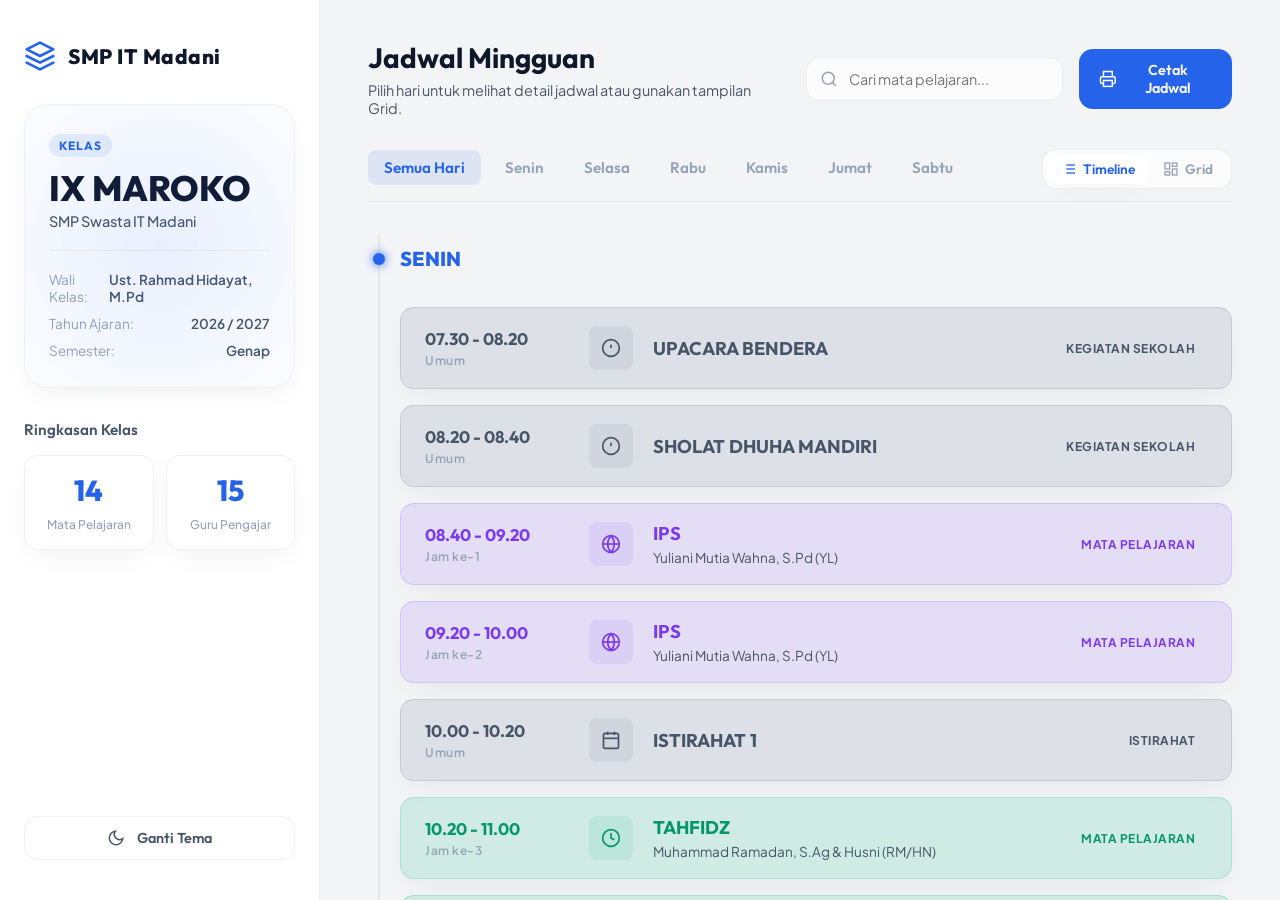
==== full/IX_MAROKO/index.html @ 459fa44a "Add files via upload" ====
<!DOCTYPE html>
<html lang="id">
<head>
    <meta charset="UTF-8">
    <meta name="viewport" content="width=device-width, initial-scale=1.0">
    <title>Jadwal Pelajaran IX MAROKO - SMP Swasta IT Madani</title>
    <meta name="theme-color" content="#0a0c10">
    <link rel="manifest" href="../manifest.json">
    <link rel="icon" href="../icon.svg" type="image/svg+xml">
    <link rel="preconnect" href="https://fonts.googleapis.com">
    <link rel="preconnect" href="https://fonts.gstatic.com" crossorigin>
    <link href="https://fonts.googleapis.com/css2?family=Outfit:wght@300;400;500;600;700;800&family=Plus+Jakarta+Sans:wght@300;400;500;600;700&display=swap" rel="stylesheet">
    <link rel="stylesheet" href="style.css">
</head>
<body class="light-theme">
    <div class="app-container">
        <aside class="sidebar">
            <div class="sidebar-header">
                <div class="logo-container">
                    <svg class="logo-icon" viewBox="0 0 24 24" fill="none" xmlns="http://www.w3.org/2000/svg">
                        <path d="M12 2L2 7L12 12L22 7L12 2Z" stroke="currentColor" stroke-width="2" stroke-linecap="round" stroke-linejoin="round"/>
                        <path d="M2 17L12 22L22 17" stroke="currentColor" stroke-width="2" stroke-linecap="round" stroke-linejoin="round"/>
                        <path d="M2 12L12 17L22 12" stroke="currentColor" stroke-width="2" stroke-linecap="round" stroke-linejoin="round"/>
                    </svg>
                    <span class="logo-text">SMP IT Madani</span>
                </div>
            </div>
            
            <div class="class-card">
                <div class="class-badge">KELAS</div>
                <h1 class="class-title">IX MAROKO</h1>
                <p class="school-subtitle">SMP Swasta IT Madani</p>
                <div class="divider"></div>
                <div class="meta-row">
                    <span class="meta-label">Wali Kelas:</span>
                    <span class="meta-value">Ust. Rahmad Hidayat, M.Pd</span>
                </div>
                <div class="meta-row">
                    <span class="meta-label">Tahun Ajaran:</span>
                    <span class="meta-value">2026 / 2027</span>
                </div>
                <div class="meta-row">
                    <span class="meta-label">Semester:</span>
                    <span class="meta-value">Genap</span>
                </div>
            </div>

            <div class="stats-panel">
                <h3>Ringkasan Kelas</h3>
                <div class="stat-grid">
                    <div class="stat-card">
                        <span class="stat-num" id="total-subjects">0</span>
                        <span class="stat-label">Mata Pelajaran</span>
                    </div>
                    <div class="stat-card">
                        <span class="stat-num" id="total-teachers">0</span>
                        <span class="stat-label">Guru Pengajar</span>
                    </div>
                </div>
            </div>

            <div class="theme-toggle-container">
                <button id="theme-toggle" class="theme-btn">
                    <span class="theme-btn-icon">
                        <svg class="sun-icon" viewBox="0 0 24 24" fill="none" stroke="currentColor" stroke-width="2">
                            <circle cx="12" cy="12" r="5"></circle>
                            <line x1="12" y1="1" x2="12" y2="3"></line>
                            <line x1="12" y1="21" x2="12" y2="23"></line>
                            <line x1="4.22" y1="4.22" x2="5.64" y2="5.64"></line>
                            <line x1="18.36" y1="18.36" x2="19.78" y2="19.78"></line>
                            <line x1="1" y1="12" x2="3" y2="12"></line>
                            <line x1="21" y1="12" x2="23" y2="12"></line>
                            <line x1="4.22" y1="19.78" x2="5.64" y2="18.36"></line>
                            <line x1="18.36" y1="4.22" x2="19.78" y2="5.64"></line>
                        </svg>
                        <svg class="moon-icon" viewBox="0 0 24 24" fill="none" stroke="currentColor" stroke-width="2">
                            <path d="M21 12.79A9 9 0 1 1 11.21 3 7 7 0 0 0 21 12.79z"></path>
                        </svg>
                    </span>
                    <span class="theme-btn-text">Ganti Tema</span>
                </button>
            </div>
        </aside>

        <main class="main-content">
            <header class="content-header">
                <div class="header-left">
                    <h2 class="section-title">Jadwal Mingguan</h2>
                    <p class="section-desc">Pilih hari untuk melihat detail jadwal atau gunakan tampilan Grid.</p>
                </div>
                <div class="header-actions">
                    <div class="search-box">
                        <svg class="search-icon" viewBox="0 0 24 24" fill="none" stroke="currentColor" stroke-width="2">
                            <circle cx="11" cy="11" r="8"></circle>
                            <line x1="21" y1="21" x2="16.65" y2="16.65"></line>
                        </svg>
                        <input type="text" id="search-input" placeholder="Cari mata pelajaran...">
                    </div>
                    <button class="btn btn-primary" onclick="window.print()">
                        <svg class="btn-icon" viewBox="0 0 24 24" fill="none" stroke="currentColor" stroke-width="2">
                            <polyline points="6 9 6 2 18 2 18 9"></polyline>
                            <path d="M6 18H4a2 2 0 0 1-2-2v-5a2 2 0 0 1 2-2h16a2 2 0 0 1 2 2v5a2 2 0 0 1-2 2h-2"></path>
                            <rect x="6" y="14" width="12" height="8"></rect>
                        </svg>
                        Cetak Jadwal
                    </button>
                </div>
            </header>

            <div class="navigation-controls">
                <div class="tabs-container">
                    <button class="tab-btn active" data-day="ALL">Semua Hari</button>
                    <button class="tab-btn" data-day="SENIN">Senin</button>
                    <button class="tab-btn" data-day="SELASA">Selasa</button>
                    <button class="tab-btn" data-day="RABU">Rabu</button>
                    <button class="tab-btn" data-day="KAMIS">Kamis</button>
                    <button class="tab-btn" data-day="JUMAT">Jumat</button>
                    <button class="tab-btn" data-day="SABTU">Sabtu</button>
                </div>
                
                <div class="view-toggle">
                    <button class="toggle-btn active" id="view-timeline">
                        <svg viewBox="0 0 24 24" fill="none" stroke="currentColor" stroke-width="2">
                            <line x1="8" y1="6" x2="21" y2="6"></line>
                            <line x1="8" y1="12" x2="21" y2="12"></line>
                            <line x1="8" y1="18" x2="21" y2="18"></line>
                            <line x1="3" y1="6" x2="3.01" y2="6"></line>
                            <line x1="3" y1="12" x2="3.01" y2="12"></line>
                            <line x1="3" y1="18" x2="3.01" y2="18"></line>
                        </svg>
                        Timeline
                    </button>
                    <button class="toggle-btn" id="view-grid">
                        <svg viewBox="0 0 24 24" fill="none" stroke="currentColor" stroke-width="2">
                            <rect x="3" y="3" width="7" height="9"></rect>
                            <rect x="14" y="3" width="7" height="5"></rect>
                            <rect x="14" y="12" width="7" height="9"></rect>
                            <rect x="3" y="16" width="7" height="5"></rect>
                        </svg>
                        Grid
                    </button>
                </div>
            </div>

            <div id="schedule-container" class="timeline-view">
            </div>

            <section class="teacher-section">
                <div class="section-header-inline">
                    <h2 class="section-title">Direktori Guru Pengajar</h2>
                    <p class="section-desc">Daftar guru pengajar dan wali kelas ix maroko beserta kode roster.</p>
                </div>
                <div class="teacher-grid" id="teacher-grid">
                </div>
            </section>
        </main>
    </div>

    <div class="print-only">
        <div class="print-header">
            <h2>SMP SWASTA IT MADANI</h2>
            <h1>JADWAL PELAJARAN KELAS IX MAROKO</h1>
            <p>Tahun Pelajaran: 2026/2027 | Wali Kelas: Ust. Rahmad Hidayat, M.Pd</p>
        </div>
        <table class="print-table">
            <thead>
                <tr>
                    <th>Waktu</th>
                    <th>Senin</th>
                    <th>Selasa</th>
                    <th>Rabu</th>
                    <th>Kamis</th>
                    <th>Jumat</th>
                    <th>Sabtu</th>
                </tr>
            </thead>
            <tbody id="print-table-body">
            </tbody>
        </table>
    </div>

    <script src="script.js"></script>
    <script>
    if ('serviceWorker' in navigator) {
        navigator.serviceWorker.register('../sw.js');
    }
    </script>
</body>
</html>
---- full/IX_MAROKO/style.css ----
:root {
    /* Color Palette - Dark Mode Defaults */
    --bg-app: #0a0c10;
    --bg-sidebar: #10141d;
    --bg-card: rgba(22, 28, 45, 0.4);
    --border-color: rgba(255, 255, 255, 0.08);
    --text-primary: #f8fafc;
    --text-secondary: #94a3b8;
    --text-muted: #64748b;
    --primary-color: #3b82f6;
    --primary-glow: rgba(59, 130, 246, 0.15);
    --accent-color: #6366f1;
    --success-color: #10b981;
    --success-glow: rgba(16, 185, 129, 0.15);
    
    /* Subject Tag Colors (Dark Mode) */
    --color-math: #ef4444;
    --color-science: #f59e0b;
    --color-language: #3b82f6;
    --color-religion: #10b981;
    --color-social: #8b5cf6;
    --color-other: #ec4899;
    --color-general: #64748b;
    
    /* Typography & Layout spacing */
    --font-heading: 'Outfit', sans-serif;
    --font-body: 'Plus Jakarta Sans', sans-serif;
    --radius-sm: 8px;
    --radius-md: 14px;
    --radius-lg: 24px;
    --shadow-soft: 0 10px 30px -10px rgba(0, 0, 0, 0.5);
    --shadow-glow: 0 0 20px rgba(59, 130, 246, 0.2);
    --transition: all 0.3s cubic-bezier(0.4, 0, 0.2, 1);
}

/* Light Theme overrides */
body.light-theme {
    --bg-app: #f3f4f6;
    --bg-sidebar: #ffffff;
    --bg-card: rgba(255, 255, 255, 0.7);
    --border-color: rgba(0, 0, 0, 0.06);
    --text-primary: #0f172a;
    --text-secondary: #475569;
    --text-muted: #94a3b8;
    --primary-color: #2563eb;
    --primary-glow: rgba(37, 99, 235, 0.1);
    --accent-color: #4f46e5;
    
    /* Subject Tag Colors (Light Mode) */
    --color-math: #dc2626;
    --color-science: #d97706;
    --color-language: #2563eb;
    --color-religion: #059669;
    --color-social: #7c3aed;
    --color-other: #db2777;
    --color-general: #475569;
    
    --shadow-soft: 0 10px 30px -10px rgba(0, 0, 0, 0.08);
    --shadow-glow: 0 0 20px rgba(37, 99, 235, 0.15);
}

/* Reset & Base Styles */
* {
    margin: 0;
    padding: 0;
    box-sizing: border-box;
    -webkit-tap-highlight-color: transparent;
}

body {
    background-color: var(--bg-app);
    color: var(--text-primary);
    font-family: var(--font-body);
    min-height: 100vh;
    overflow-x: hidden;
    transition: var(--transition);
}

/* App Container Layout */
.app-container {
    display: grid;
    grid-template-columns: 320px 1fr;
    min-height: 100vh;
}

/* Sidebar Styling */
.sidebar {
    background-color: var(--bg-sidebar);
    border-right: 1px solid var(--border-color);
    padding: 40px 24px;
    display: flex;
    flex-direction: column;
    gap: 32px;
    position: sticky;
    top: 0;
    height: 100vh;
    overflow-y: auto;
    transition: var(--transition);
}

.sidebar-header {
    display: flex;
    align-items: center;
}

.logo-container {
    display: flex;
    align-items: center;
    gap: 12px;
    color: var(--primary-color);
}

.logo-icon {
    width: 32px;
    height: 32px;
    transition: var(--transition);
}

.logo-container:hover .logo-icon {
    transform: rotate(15deg) scale(1.1);
    filter: drop-shadow(0 0 8px var(--primary-color));
}

.logo-text {
    font-family: var(--font-heading);
    font-size: 1.3rem;
    font-weight: 800;
    letter-spacing: 0.5px;
    color: var(--text-primary);
}

/* Class Info Card */
.class-card {
    background: var(--bg-card);
    backdrop-filter: blur(10px);
    border: 1px solid var(--border-color);
    border-radius: var(--radius-lg);
    padding: 28px 24px;
    box-shadow: var(--shadow-soft);
    position: relative;
    overflow: hidden;
}

.class-card::before {
    content: '';
    position: absolute;
    top: -50%;
    left: -50%;
    width: 200%;
    height: 200%;
    background: radial-gradient(circle, var(--primary-glow) 0%, transparent 60%);
    pointer-events: none;
}

.class-badge {
    display: inline-block;
    background: var(--primary-glow);
    color: var(--primary-color);
    font-family: var(--font-heading);
    font-size: 0.75rem;
    font-weight: 700;
    padding: 4px 10px;
    border-radius: 20px;
    margin-bottom: 12px;
    letter-spacing: 1px;
}

.class-title {
    font-family: var(--font-heading);
    font-size: 2.2rem;
    font-weight: 800;
    line-height: 1.1;
    margin-bottom: 4px;
    color: var(--text-primary);
}

.school-subtitle {
    color: var(--text-secondary);
    font-size: 0.9rem;
    font-weight: 500;
}

.divider {
    height: 1px;
    background: var(--border-color);
    margin: 20px 0;
}

.meta-row {
    display: flex;
    justify-content: space-between;
    font-size: 0.85rem;
    margin-bottom: 10px;
}

.meta-row:last-child {
    margin-bottom: 0;
}

.meta-label {
    color: var(--text-muted);
}

.meta-value {
    color: var(--text-secondary);
    font-weight: 600;
}

/* Stats panel */
.stats-panel h3 {
    font-family: var(--font-heading);
    font-size: 0.95rem;
    color: var(--text-secondary);
    margin-bottom: 16px;
    font-weight: 600;
}

.stat-grid {
    display: grid;
    grid-template-columns: 1fr 1fr;
    gap: 12px;
}

.stat-card {
    background: var(--bg-card);
    border: 1px solid var(--border-color);
    border-radius: var(--radius-md);
    padding: 16px;
    text-align: center;
    box-shadow: var(--shadow-soft);
}

.stat-num {
    display: block;
    font-family: var(--font-heading);
    font-size: 1.8rem;
    font-weight: 800;
    color: var(--primary-color);
    margin-bottom: 4px;
}

.stat-label {
    font-size: 0.75rem;
    color: var(--text-muted);
    font-weight: 500;
}

/* Theme Toggle Button */
.theme-toggle-container {
    margin-top: auto;
}

.theme-btn {
    width: 100%;
    background: var(--bg-card);
    border: 1px solid var(--border-color);
    color: var(--text-secondary);
    padding: 12px 18px;
    border-radius: var(--radius-md);
    cursor: pointer;
    font-family: var(--font-heading);
    font-size: 0.9rem;
    font-weight: 600;
    display: flex;
    align-items: center;
    justify-content: center;
    gap: 12px;
    transition: var(--transition);
}

.theme-btn:hover {
    background: var(--primary-glow);
    border-color: var(--primary-color);
    color: var(--primary-color);
}

.theme-btn-icon svg {
    width: 18px;
    height: 18px;
}

body.dark-theme .sun-icon {
    display: block;
}
body.dark-theme .moon-icon {
    display: none;
}
body.light-theme .sun-icon {
    display: none;
}
body.light-theme .moon-icon {
    display: block;
}

/* Main Content Area Styling */
.main-content {
    padding: 40px 48px;
    overflow-y: auto;
    height: 100vh;
}

.main-content > * + * {
    margin-top: 32px;
}

.content-header {
    display: flex;
    justify-content: space-between;
    align-items: center;
    gap: 24px;
}

.section-title {
    font-family: var(--font-heading);
    font-size: 1.75rem;
    font-weight: 700;
    margin-bottom: 6px;
}

.section-desc {
    color: var(--text-secondary);
    font-size: 0.9rem;
}

.header-actions {
    display: flex;
    align-items: center;
    gap: 16px;
}

/* Search Box */
.search-box {
    position: relative;
    width: 260px;
}

.search-icon {
    position: absolute;
    left: 14px;
    top: 50%;
    transform: translateY(-50%);
    width: 18px;
    height: 18px;
    color: var(--text-muted);
}

.search-box input {
    width: 100%;
    background-color: var(--bg-card);
    border: 1px solid var(--border-color);
    border-radius: var(--radius-md);
    padding: 12px 16px 12px 42px;
    color: var(--text-primary);
    font-family: var(--font-body);
    font-size: 0.9rem;
    outline: none;
    transition: var(--transition);
}

.search-box input:focus {
    border-color: var(--primary-color);
    box-shadow: 0 0 10px var(--primary-glow);
}

/* Button UI */
.btn {
    display: inline-flex;
    align-items: center;
    gap: 8px;
    padding: 12px 20px;
    border-radius: var(--radius-md);
    font-family: var(--font-heading);
    font-size: 0.9rem;
    font-weight: 600;
    cursor: pointer;
    border: none;
    outline: none;
    transition: var(--transition);
}

.btn-primary {
    background-color: var(--primary-color);
    color: #ffffff;
}

.btn-primary:hover {
    opacity: 0.9;
    transform: translateY(-2px);
    box-shadow: 0 4px 15px var(--primary-glow);
}

.btn-icon {
    width: 18px;
    height: 18px;
}

/* Navigation Controls (Tabs & View toggles) */
.navigation-controls {
    display: flex;
    justify-content: space-between;
    align-items: center;
    border-bottom: 1px solid var(--border-color);
    padding-bottom: 12px;
}

.tabs-container {
    display: flex;
    gap: 8px;
    overflow-x: auto;
    padding-bottom: 4px;
}

.tab-btn {
    background: none;
    border: none;
    color: var(--text-muted);
    font-family: var(--font-heading);
    font-size: 0.95rem;
    font-weight: 600;
    padding: 8px 16px;
    border-radius: var(--radius-sm);
    cursor: pointer;
    transition: var(--transition);
    white-space: nowrap;
}

.tab-btn:hover {
    color: var(--text-primary);
    background: var(--border-color);
}

.tab-btn.active {
    color: var(--primary-color);
    background: var(--primary-glow);
}

/* View toggle */
.view-toggle {
    display: flex;
    background: var(--bg-card);
    border: 1px solid var(--border-color);
    border-radius: var(--radius-md);
    padding: 4px;
}

.toggle-btn {
    background: none;
    border: none;
    color: var(--text-muted);
    padding: 6px 14px;
    border-radius: var(--radius-sm);
    cursor: pointer;
    font-family: var(--font-heading);
    font-size: 0.85rem;
    font-weight: 600;
    display: flex;
    align-items: center;
    gap: 6px;
    transition: var(--transition);
}

.toggle-btn svg {
    width: 16px;
    height: 16px;
}

.toggle-btn:hover {
    color: var(--text-primary);
}

.toggle-btn.active {
    color: var(--primary-color);
    background: var(--bg-sidebar);
    box-shadow: var(--shadow-soft);
}

/* Timeline View Layout */
.timeline-view {
    display: flex;
    flex-direction: column;
    gap: 40px;
}

.day-section {
    position: relative;
    padding-left: 20px;
    border-left: 2px solid var(--border-color);
    margin-left: 10px;
}

.day-title-sticky {
    font-family: var(--font-heading);
    font-size: 1.25rem;
    font-weight: 800;
    color: var(--primary-color);
    margin-bottom: 24px;
    padding: 12px 0;
    display: flex;
    align-items: center;
    gap: 10px;
    position: sticky;
    top: 12px;
    z-index: 10;
    background: var(--bg-app);
    background: color-mix(in srgb, var(--bg-app) 92%, transparent);
    backdrop-filter: blur(12px);
    border-radius: var(--radius-sm);
}

.day-title-sticky::before {
    content: '';
    position: absolute;
    left: -27px;
    top: 50%;
    transform: translateY(-50%);
    width: 12px;
    height: 12px;
    border-radius: 50%;
    background-color: var(--primary-color);
    box-shadow: 0 0 10px var(--primary-color);
}

.day-tracker {
    position: fixed;
    top: 12px;
    left: 0;
    width: 0;
    z-index: 80;
    padding: 12px 16px;
    font-family: var(--font-heading);
    font-size: 1.25rem;
    font-weight: 800;
    color: var(--primary-color);
    background: var(--bg-app);
    background: color-mix(in srgb, var(--bg-app) 92%, transparent);
    backdrop-filter: blur(14px);
    border: 1px solid var(--border-color);
    border-radius: var(--radius-md);
    display: flex;
    align-items: center;
    gap: 10px;
    opacity: 0;
    pointer-events: none;
    transform: translateY(-10px);
    box-shadow: 0 12px 30px rgba(0, 0, 0, 0.16);
    transition: opacity 0.2s ease, transform 0.2s ease;
}

.day-tracker.visible {
    opacity: 1;
    transform: translateY(0);
}

.day-tracker.is-stuck {
    opacity: 1;
}

.timeline-cards {
    display: flex;
    flex-direction: column;
    gap: 16px;
}

/* Timeline Card */
.timeline-card {
    background: var(--bg-card);
    border: 1px solid var(--border-color);
    border-radius: var(--radius-md);
    padding: 18px 24px;
    display: grid;
    grid-template-columns: 140px 1fr auto;
    align-items: center;
    gap: 24px;
    box-shadow: var(--shadow-soft);
    position: relative;
    transition: var(--transition);
}

.timeline-card:hover {
    transform: translateX(6px);
    border-color: rgba(255, 255, 255, 0.15);
    background-color: rgba(255, 255, 255, 0.02);
}

.card-time-column {
    display: flex;
    flex-direction: column;
    gap: 4px;
}

.card-time {
    font-family: var(--font-heading);
    font-size: 1.05rem;
    font-weight: 700;
}

.card-period {
    font-size: 0.75rem;
    color: var(--text-muted);
    font-weight: 600;
    letter-spacing: 0.5px;
}

.card-subject-info {
    display: flex;
    align-items: center;
    gap: 20px;
}

.subject-icon-box {
    width: 44px;
    height: 44px;
    border-radius: var(--radius-sm);
    display: flex;
    align-items: center;
    justify-content: center;
    background: var(--border-color);
    color: var(--text-secondary);
}

.subject-icon-box svg {
    width: 20px;
    height: 20px;
}

.subject-text {
    display: flex;
    flex-direction: column;
    gap: 4px;
}

.subject-name {
    font-family: var(--font-heading);
    font-size: 1.15rem;
    font-weight: 700;
}

.teacher-name {
    font-size: 0.85rem;
    color: var(--text-secondary);
}

.card-tag {
    justify-self: end;
    font-size: 0.75rem;
    font-weight: 700;
    padding: 6px 12px;
    border-radius: 20px;
    text-transform: uppercase;
    letter-spacing: 0.5px;
}

/* Card Categories */
.cat-math {
    background: rgba(239, 68, 68, 0.15);
    color: var(--color-math);
    border: 1px solid rgba(239, 68, 68, 0.2);
}
.cat-math .subject-icon-box {
    background: rgba(239, 68, 68, 0.1);
    color: var(--color-math);
}

.cat-science {
    background: rgba(245, 158, 11, 0.15);
    color: var(--color-science);
    border: 1px solid rgba(245, 158, 11, 0.2);
}
.cat-science .subject-icon-box {
    background: rgba(245, 158, 11, 0.1);
    color: var(--color-science);
}

.cat-language {
    background: rgba(59, 130, 246, 0.15);
    color: var(--color-language);
    border: 1px solid rgba(59, 130, 246, 0.2);
}
.cat-language .subject-icon-box {
    background: rgba(59, 130, 246, 0.1);
    color: var(--color-language);
}

.cat-religion {
    background: rgba(16, 185, 129, 0.15);
    color: var(--color-religion);
    border: 1px solid rgba(16, 185, 129, 0.2);
}
.cat-religion .subject-icon-box {
    background: rgba(16, 185, 129, 0.1);
    color: var(--color-religion);
}

.cat-social {
    background: rgba(139, 92, 246, 0.15);
    color: var(--color-social);
    border: 1px solid rgba(139, 92, 246, 0.2);
}
.cat-social .subject-icon-box {
    background: rgba(139, 92, 246, 0.1);
    color: var(--color-social);
}

.cat-other {
    background: rgba(236, 72, 153, 0.15);
    color: var(--color-other);
    border: 1px solid rgba(236, 72, 153, 0.2);
}
.cat-other .subject-icon-box {
    background: rgba(236, 72, 153, 0.1);
    color: var(--color-other);
}

.cat-general {
    background: rgba(100, 116, 139, 0.15);
    color: var(--color-general);
    border: 1px solid rgba(100, 116, 139, 0.2);
}
.cat-general .subject-icon-box {
    background: rgba(100, 116, 139, 0.1);
    color: var(--color-general);
}

/* Grid View Layout */
.grid-view {
    display: grid;
    grid-template-columns: repeat(auto-fill, minmax(280px, 1fr));
    gap: 24px;
}

.grid-day-card {
    background: var(--bg-card);
    border: 1px solid var(--border-color);
    border-radius: var(--radius-lg);
    padding: 24px;
    box-shadow: var(--shadow-soft);
    display: flex;
    flex-direction: column;
    gap: 16px;
    height: 100%;
}

.grid-day-header {
    font-family: var(--font-heading);
    font-size: 1.15rem;
    font-weight: 800;
    color: var(--primary-color);
    border-bottom: 1px solid var(--border-color);
    padding-bottom: 12px;
    display: flex;
    align-items: center;
    gap: 8px;
}

.grid-items {
    display: flex;
    flex-direction: column;
    gap: 12px;
}

.grid-item {
    display: flex;
    flex-direction: column;
    gap: 4px;
    padding: 10px 14px;
    border-radius: var(--radius-md);
    background: rgba(255, 255, 255, 0.02);
    border: 1px solid var(--border-color);
    font-size: 0.85rem;
}

.grid-item-time {
    font-family: var(--font-heading);
    font-weight: 700;
    color: var(--text-muted);
}

.grid-item-subject {
    font-weight: 700;
    font-size: 0.95rem;
}

.grid-item-teacher {
    color: var(--text-secondary);
    font-size: 0.75rem;
}

/* Teacher Directory Cards */
.teacher-section {
    border-top: 1px solid var(--border-color);
    padding-top: 40px;
    margin-top: 20px;
}

.section-header-inline {
    margin-bottom: 24px;
}

.teacher-grid {
    display: grid;
    grid-template-columns: repeat(auto-fill, minmax(280px, 1fr));
    gap: 20px;
}

.teacher-directory-card {
    background: var(--bg-card);
    border: 1px solid var(--border-color);
    border-radius: var(--radius-md);
    padding: 20px;
    display: flex;
    align-items: center;
    gap: 16px;
    box-shadow: var(--shadow-soft);
    transition: var(--transition);
}

.teacher-directory-card:hover {
    transform: translateY(-4px);
    border-color: var(--primary-color);
    box-shadow: 0 8px 25px -10px var(--primary-glow);
}

.teacher-avatar-box {
    width: 48px;
    height: 48px;
    border-radius: 50%;
    background: var(--primary-glow);
    color: var(--primary-color);
    display: flex;
    align-items: center;
    justify-content: center;
    font-family: var(--font-heading);
    font-size: 1.1rem;
    font-weight: 700;
}

.teacher-details {
    display: flex;
    flex-direction: column;
    gap: 2px;
}

.teacher-fullname {
    font-family: var(--font-heading);
    font-size: 0.95rem;
    font-weight: 700;
}

.teacher-code-badge {
    align-self: start;
    font-size: 0.75rem;
    font-weight: 700;
    color: var(--text-muted);
}

/* Responsive Styles */
@media (max-width: 1024px) {
    .app-container {
        grid-template-columns: 1fr;
    }
    
    .sidebar {
        height: auto;
        position: relative;
        border-right: none;
        border-bottom: 1px solid var(--border-color);
        padding: 30px 24px;
        gap: 24px;
    }
    
    .main-content {
        padding: 30px 24px;
        height: auto;
    }
}

@media (max-width: 768px) {
    .content-header {
        flex-direction: column;
        align-items: stretch;
    }
    
    .header-actions {
        flex-direction: column-reverse;
        align-items: stretch;
    }
    
    .search-box {
        width: 100%;
    }
    
    .navigation-controls {
        flex-direction: column;
        align-items: stretch;
        gap: 16px;
    }
    
    .view-toggle {
        justify-content: center;
    }
    
    .timeline-card {
        grid-template-columns: 1fr;
        gap: 12px;
    }
    
    .card-tag {
        justify-self: start;
    }
}

/* Print Styles */
.print-only {
    display: none;
}

@media print {
    body {
        background-color: #ffffff;
        color: #000000;
        font-size: 11pt;
    }
    
    .app-container {
        display: none !important;
    }
    
    .print-only {
        display: block !important;
        width: 100%;
        padding: 20px;
    }
    
    .print-header {
        text-align: center;
        margin-bottom: 30px;
        border-bottom: 2px solid #000000;
        padding-bottom: 10px;
    }
    
    .print-header h2 {
        font-size: 14pt;
        margin-bottom: 5px;
    }
    
    .print-header h1 {
        font-size: 18pt;
        margin-bottom: 5px;
    }
    
    .print-header p {
        font-size: 10pt;
        color: #555555;
    }
    
    .print-table {
        width: 100%;
        border-collapse: collapse;
        margin-top: 15px;
    }
    
    .print-table th, .print-table td {
        border: 1px solid #000000;
        padding: 8px;
        font-size: 9pt;
        text-align: left;
        vertical-align: top;
    }
    
    .print-table th {
        background-color: #f2f2f2 !important;
        font-weight: bold;
    }
    
    .print-table td ul {
        list-style-type: none;
        padding-left: 0;
    }
    
    .print-table td li {
        margin-bottom: 4px;
        border-bottom: 1px dashed #dddddd;
        padding-bottom: 2px;
    }
    
    .print-table td li:last-child {
        border-bottom: none;
    }
}
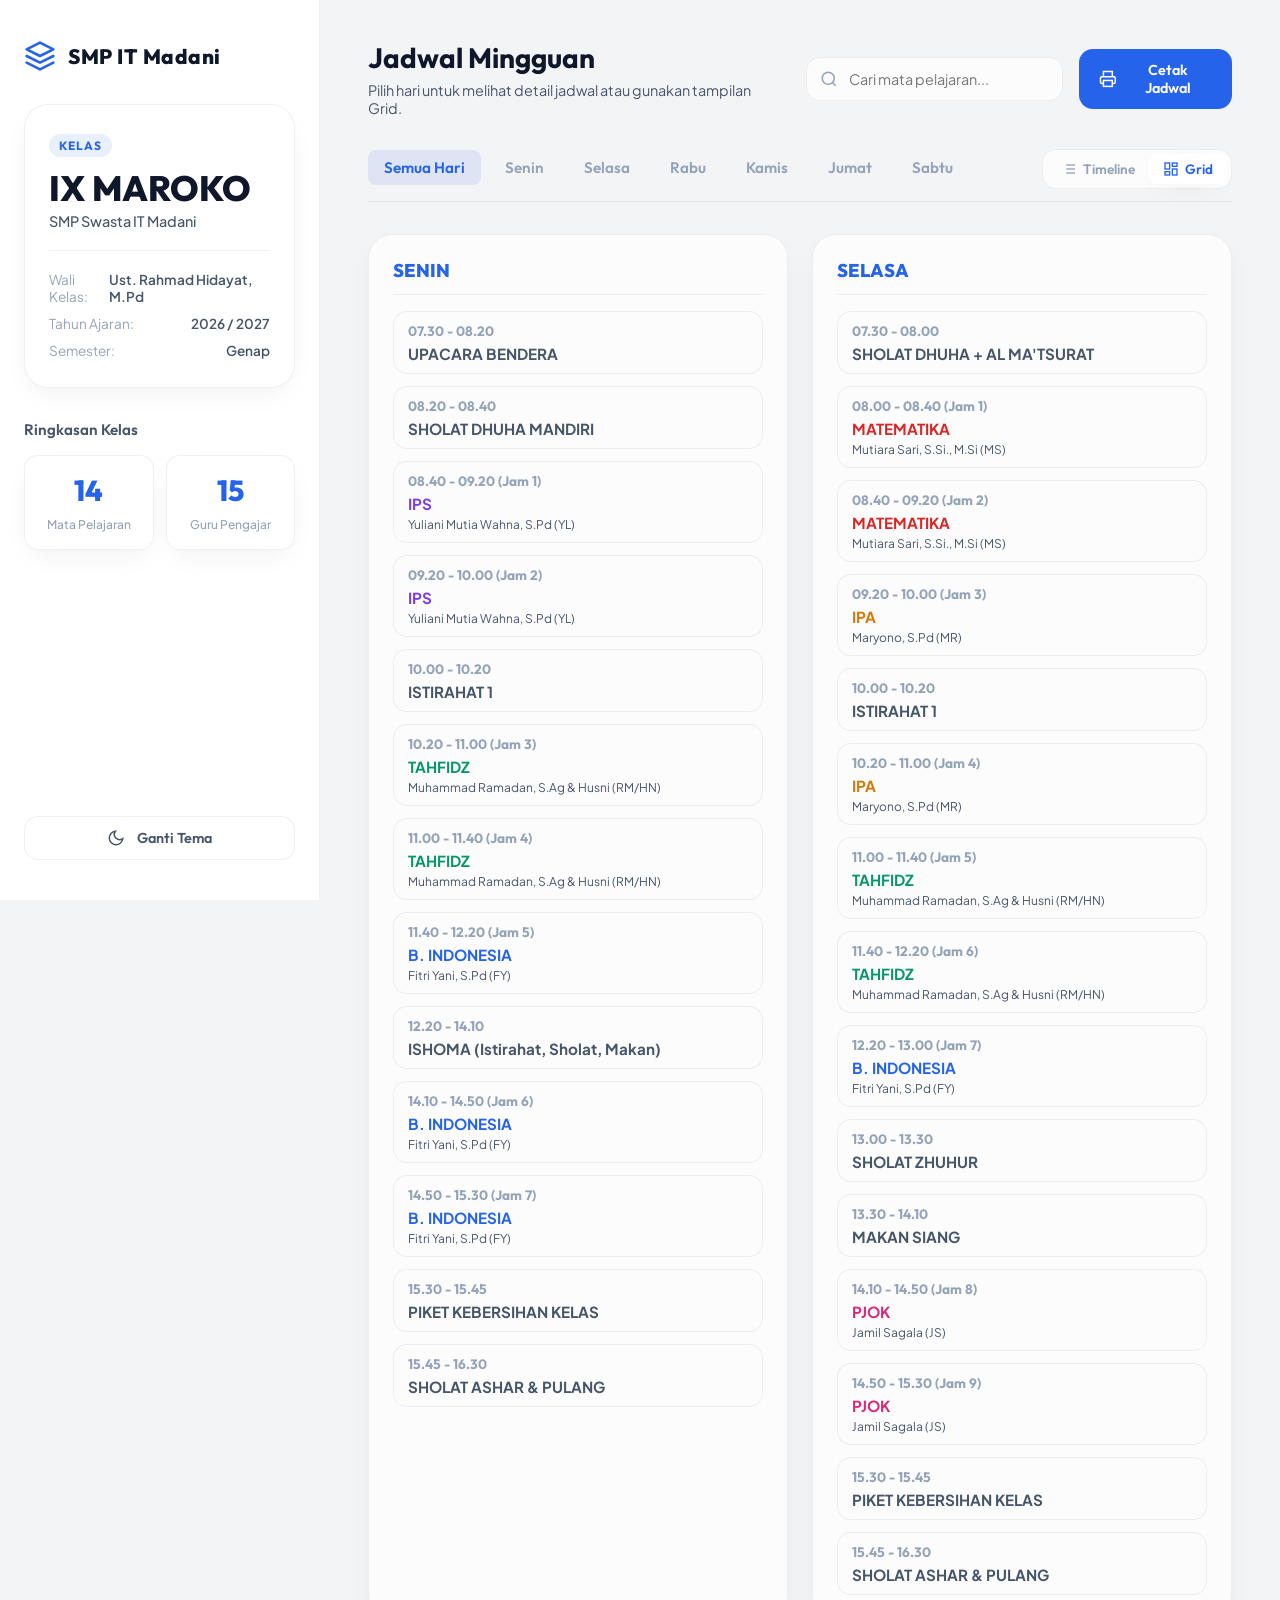
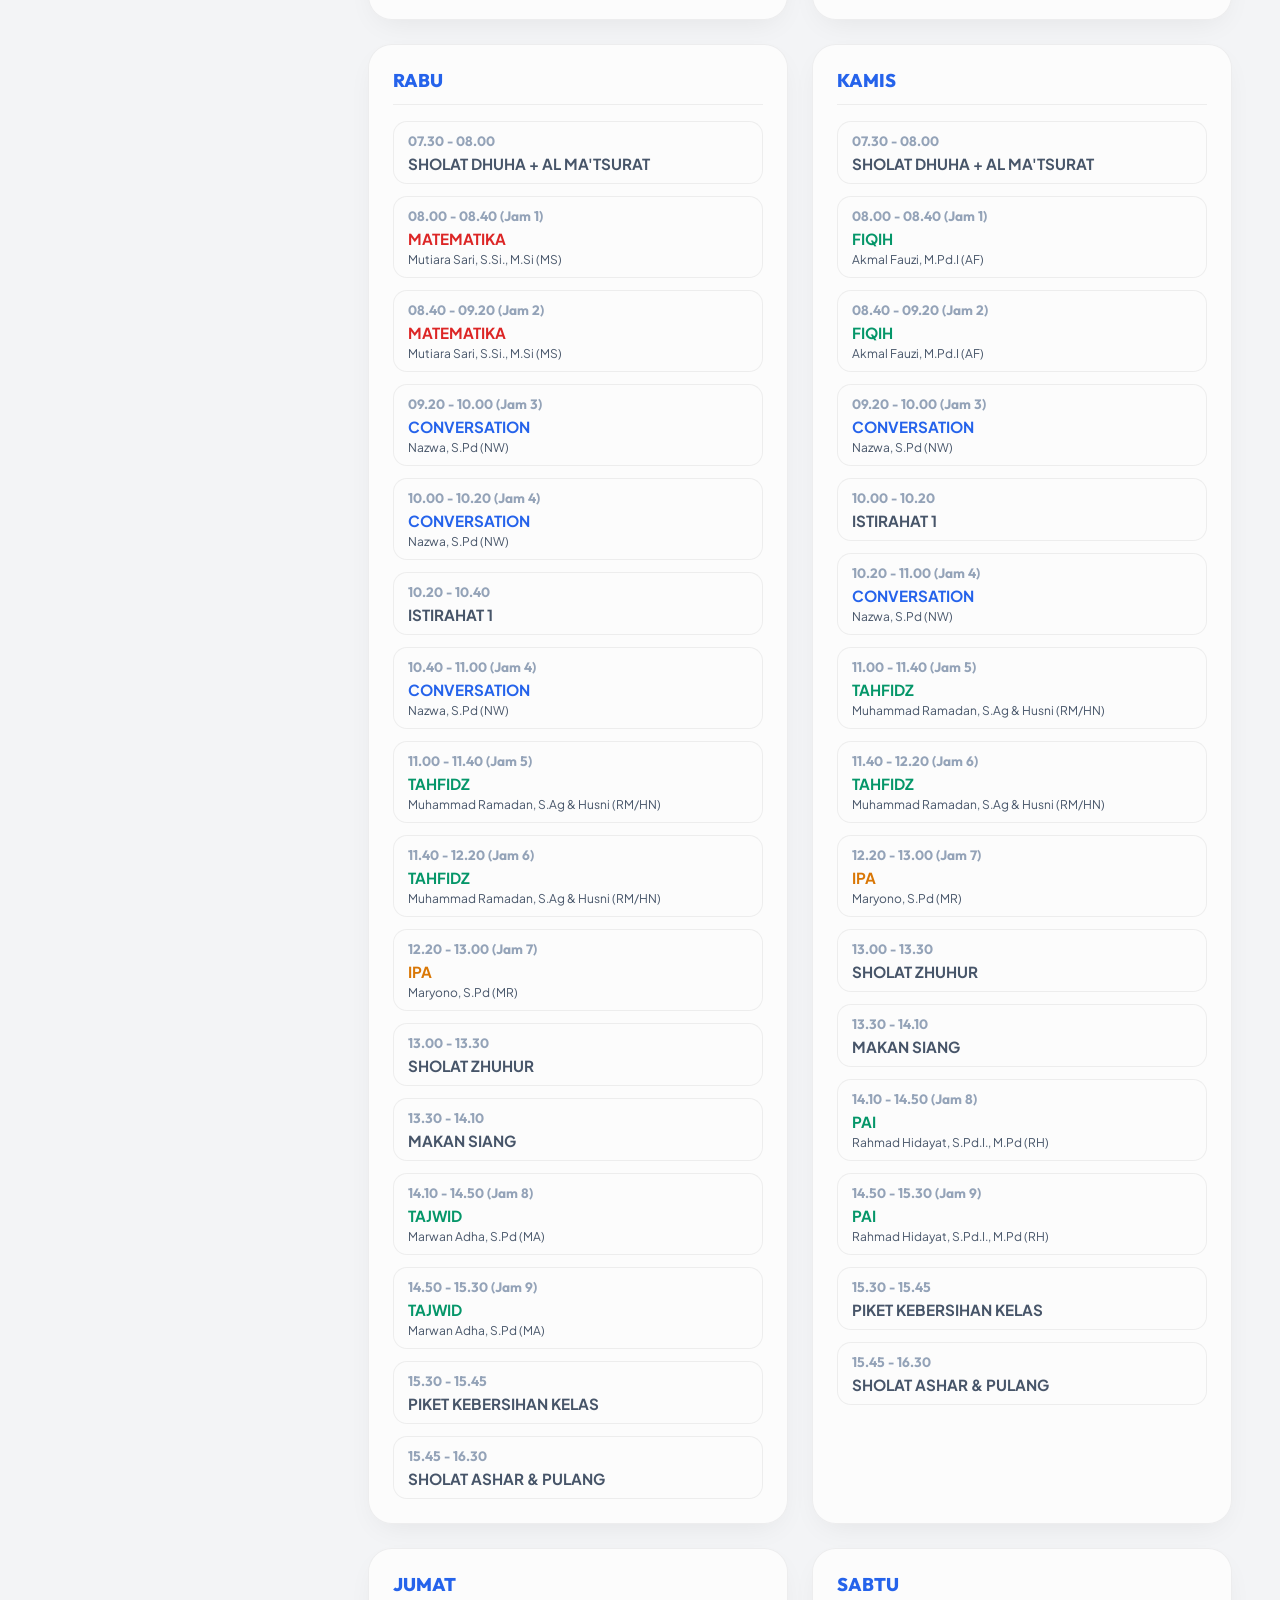
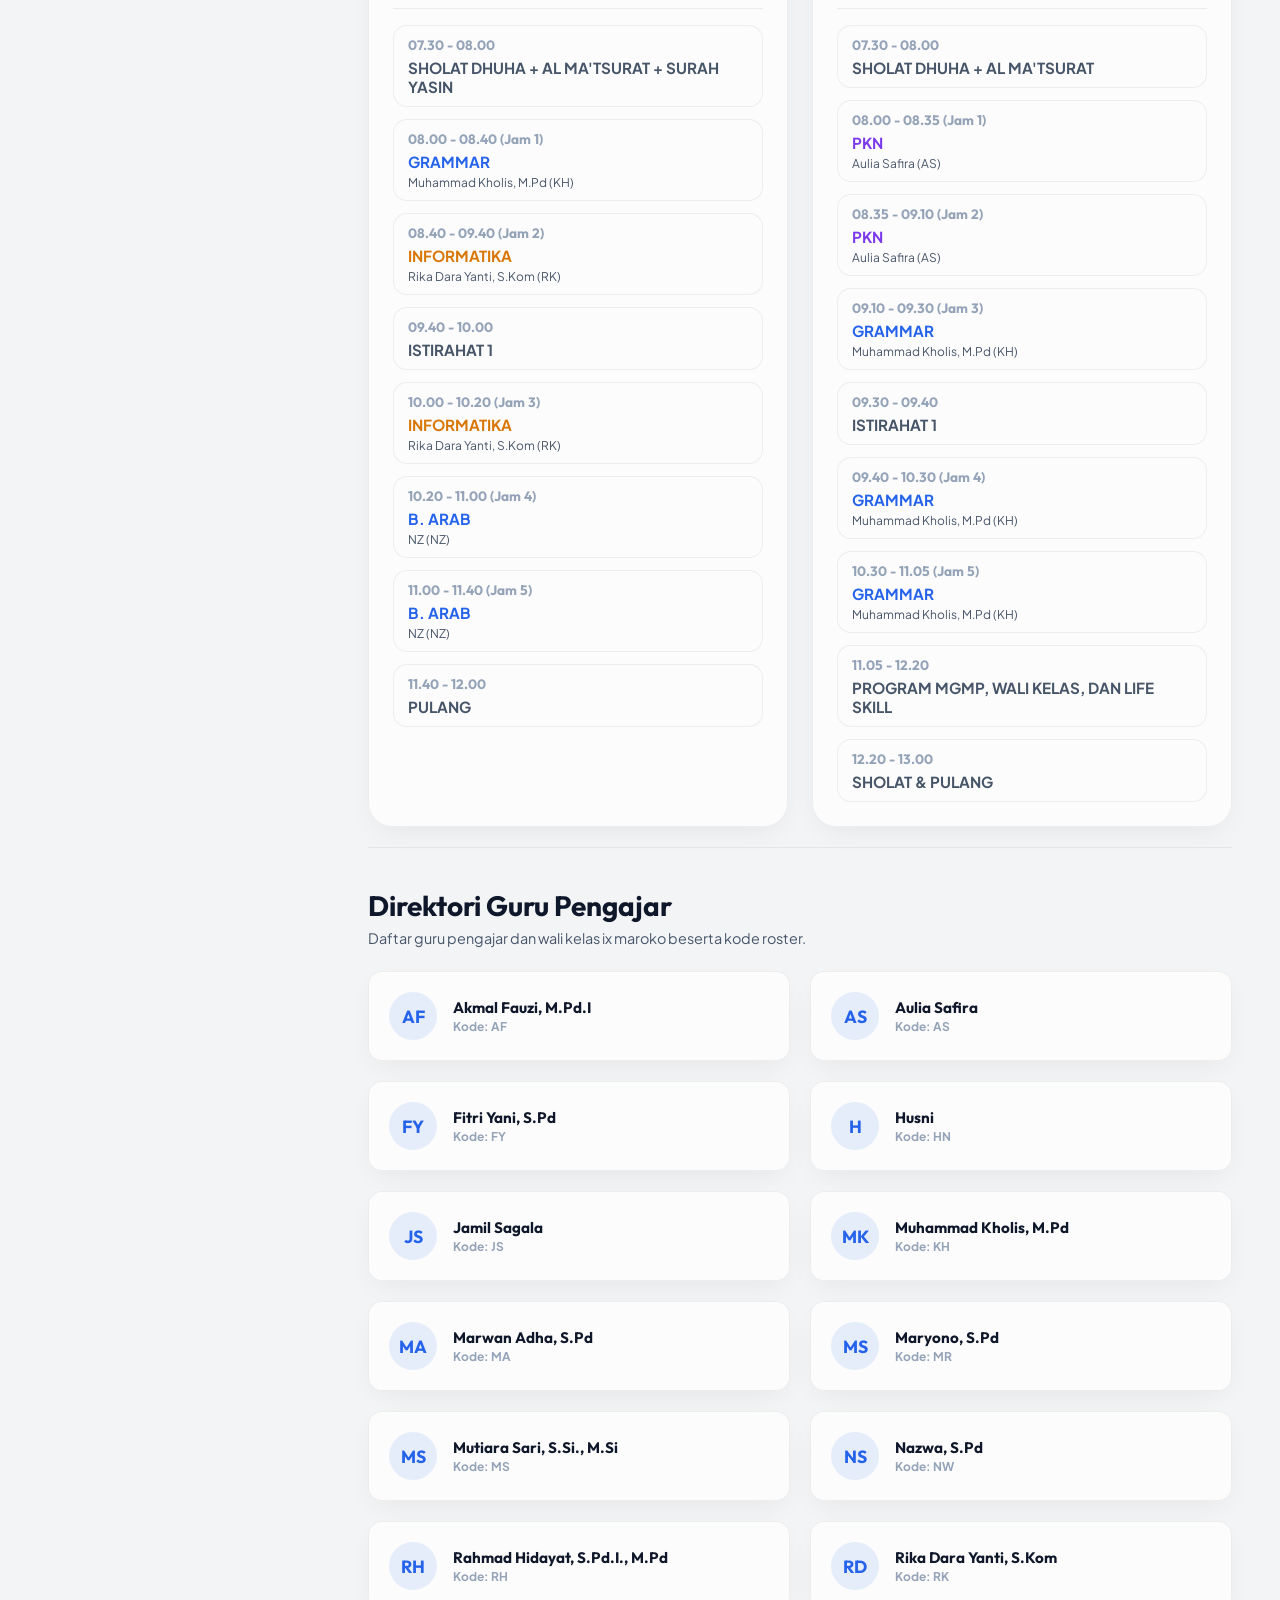
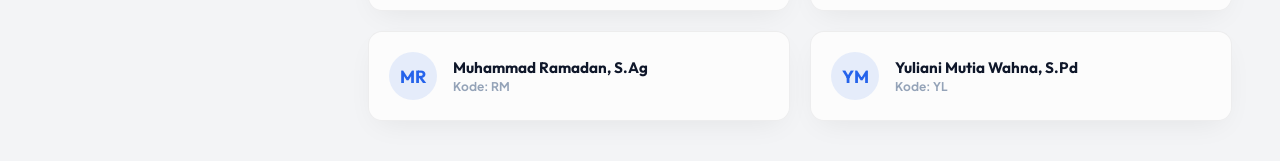
==== commit b9c75b88: "Add files via upload" ====
--- a/full/IX_MAROKO/index.html
+++ b/full/IX_MAROKO/index.html
@@ -16,14 +16,14 @@
     <div class="app-container">
         <aside class="sidebar">
             <div class="sidebar-header">
-                <div class="logo-container">
+                <a href="../index.html" class="logo-container">
                     <svg class="logo-icon" viewBox="0 0 24 24" fill="none" xmlns="http://www.w3.org/2000/svg">
                         <path d="M12 2L2 7L12 12L22 7L12 2Z" stroke="currentColor" stroke-width="2" stroke-linecap="round" stroke-linejoin="round"/>
                         <path d="M2 17L12 22L22 17" stroke="currentColor" stroke-width="2" stroke-linecap="round" stroke-linejoin="round"/>
                         <path d="M2 12L12 17L22 12" stroke="currentColor" stroke-width="2" stroke-linecap="round" stroke-linejoin="round"/>
                     </svg>
                     <span class="logo-text">SMP IT Madani</span>
-                </div>
+                </a>
             </div>
             
             <div class="class-card">
@@ -119,7 +119,7 @@
                 </div>
                 
                 <div class="view-toggle">
-                    <button class="toggle-btn active" id="view-timeline">
+                    <button class="toggle-btn" id="view-timeline">
                         <svg viewBox="0 0 24 24" fill="none" stroke="currentColor" stroke-width="2">
                             <line x1="8" y1="6" x2="21" y2="6"></line>
                             <line x1="8" y1="12" x2="21" y2="12"></line>
@@ -130,7 +130,7 @@
                         </svg>
                         Timeline
                     </button>
-                    <button class="toggle-btn" id="view-grid">
+                    <button class="toggle-btn active" id="view-grid">
                         <svg viewBox="0 0 24 24" fill="none" stroke="currentColor" stroke-width="2">
                             <rect x="3" y="3" width="7" height="9"></rect>
                             <rect x="14" y="3" width="7" height="5"></rect>
--- a/full/IX_MAROKO/style.css
+++ b/full/IX_MAROKO/style.css
@@ -108,6 +108,8 @@
     align-items: center;
     gap: 12px;
     color: var(--primary-color);
+    text-decoration: none;
+    cursor: pointer;
 }
 
 .logo-icon {
@@ -141,17 +143,6 @@
     overflow: hidden;
 }
 
-.class-card::before {
-    content: '';
-    position: absolute;
-    top: -50%;
-    left: -50%;
-    width: 200%;
-    height: 200%;
-    background: radial-gradient(circle, var(--primary-glow) 0%, transparent 60%);
-    pointer-events: none;
-}
-
 .class-badge {
     display: inline-block;
     background: var(--primary-glow);
@@ -295,8 +286,6 @@
 /* Main Content Area Styling */
 .main-content {
     padding: 40px 48px;
-    overflow-y: auto;
-    height: 100vh;
 }
 
 .main-content > * + * {
@@ -476,9 +465,11 @@
 
 /* Timeline View Layout */
 .timeline-view {
-    display: flex;
-    flex-direction: column;
-    gap: 40px;
+    display: block;
+}
+
+.timeline-view > * + * {
+    margin-top: 40px;
 }
 
 .day-section {
@@ -499,11 +490,9 @@
     align-items: center;
     gap: 10px;
     position: sticky;
-    top: 12px;
-    z-index: 10;
-    background: var(--bg-app);
-    background: color-mix(in srgb, var(--bg-app) 92%, transparent);
-    backdrop-filter: blur(12px);
+    top: 0;
+    z-index: 10;
+    background: var(--bg-app);
     border-radius: var(--radius-sm);
 }
 
@@ -518,41 +507,6 @@
     border-radius: 50%;
     background-color: var(--primary-color);
     box-shadow: 0 0 10px var(--primary-color);
-}
-
-.day-tracker {
-    position: fixed;
-    top: 12px;
-    left: 0;
-    width: 0;
-    z-index: 80;
-    padding: 12px 16px;
-    font-family: var(--font-heading);
-    font-size: 1.25rem;
-    font-weight: 800;
-    color: var(--primary-color);
-    background: var(--bg-app);
-    background: color-mix(in srgb, var(--bg-app) 92%, transparent);
-    backdrop-filter: blur(14px);
-    border: 1px solid var(--border-color);
-    border-radius: var(--radius-md);
-    display: flex;
-    align-items: center;
-    gap: 10px;
-    opacity: 0;
-    pointer-events: none;
-    transform: translateY(-10px);
-    box-shadow: 0 12px 30px rgba(0, 0, 0, 0.16);
-    transition: opacity 0.2s ease, transform 0.2s ease;
-}
-
-.day-tracker.visible {
-    opacity: 1;
-    transform: translateY(0);
-}
-
-.day-tracker.is-stuck {
-    opacity: 1;
 }
 
 .timeline-cards {
